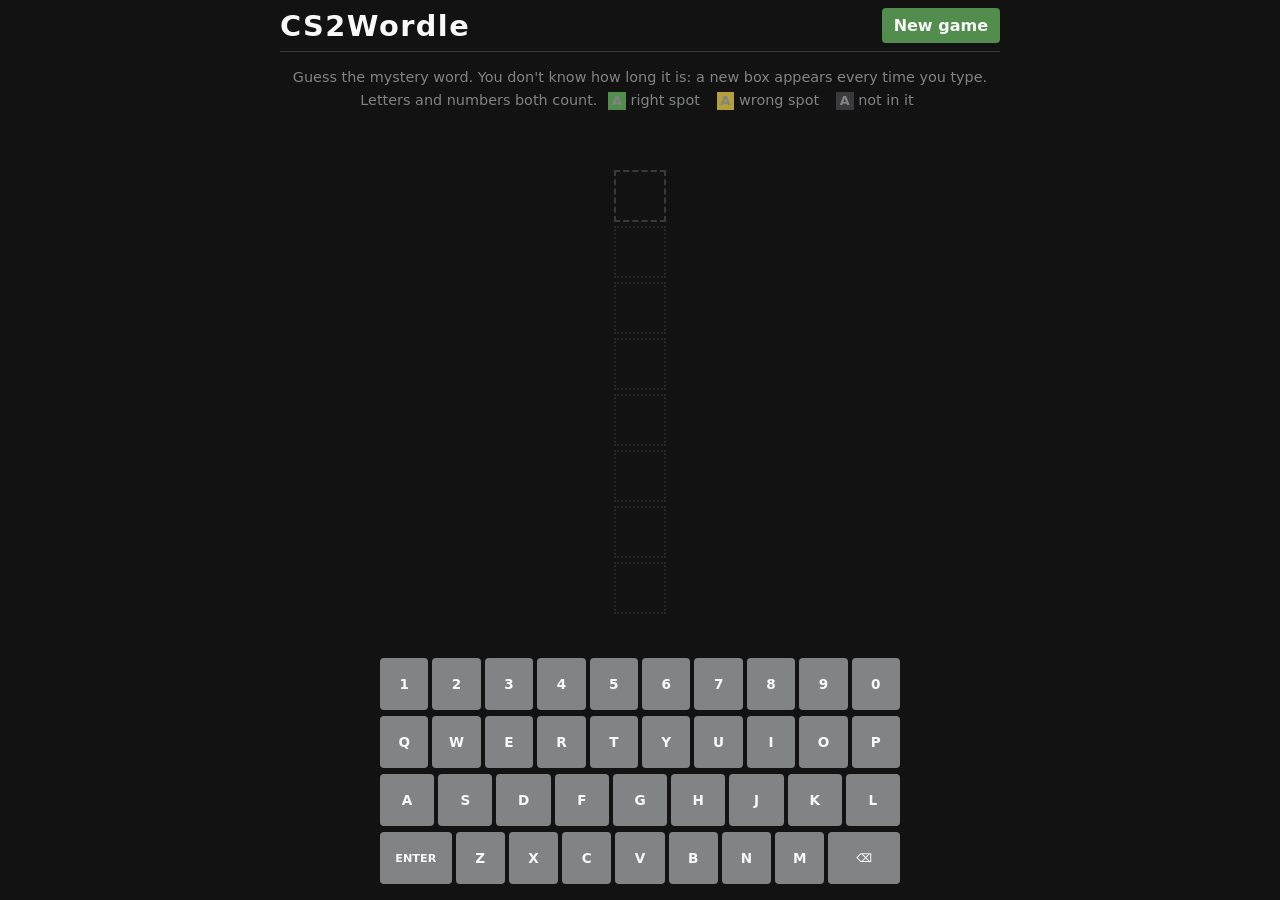
==== index.html @ 208c6dd0 "Add CS2Wordle: Wordle-style game with hidden answer length Boxes appear as you type so the board nev" ====
<!doctype html>
<html lang="en">
<head>
  <meta charset="utf-8">
  <meta name="viewport" content="width=device-width, initial-scale=1">
  <title>CS2Wordle</title>
  <link rel="stylesheet" href="style.css">
</head>
<body>
  <header>
    <h1>CS2Wordle</h1>
    <button id="new-game" type="button">New game</button>
  </header>

  <p class="help">
    Guess the mystery word. You don't know how long it is: a new box appears
    every time you type. Letters and numbers both count.
    <span class="legend"><span class="tile correct">A</span> right spot</span>
    <span class="legend"><span class="tile present">A</span> wrong spot</span>
    <span class="legend"><span class="tile absent">A</span> not in it</span>
  </p>

  <div id="toast" role="status" aria-live="polite"></div>

  <main id="board" aria-label="Guesses"></main>

  <div id="keyboard" aria-label="Keyboard"></div>

  <script src="game.js"></script>
</body>
</html>
---- style.css ----
:root {
  --bg: #121213;
  --fg: #f8f8f8;
  --muted: #818384;
  --border: #3a3a3c;
  --border-filled: #565758;
  --correct: #538d4e;
  --present: #b59f3b;
  --absent: #3a3a3c;
  --key: #818384;
  --gap: 4px;
  /* Overridden on #board by game.js to fit the widest row. */
  --tile: 52px;
}

* { box-sizing: border-box; }

body {
  margin: 0;
  padding: 0 16px 16px;
  background: var(--bg);
  color: var(--fg);
  font-family: system-ui, -apple-system, "Segoe UI", Roboto, sans-serif;
  display: flex;
  flex-direction: column;
  align-items: center;
  min-height: 100vh;
}

header {
  width: 100%;
  max-width: 720px;
  display: flex;
  align-items: center;
  justify-content: space-between;
  border-bottom: 1px solid var(--border);
  padding: 8px 0;
}

h1 { margin: 0; font-size: 1.8rem; letter-spacing: 0.05em; }

button {
  font: inherit;
  cursor: pointer;
}

#new-game {
  background: var(--correct);
  color: var(--fg);
  border: 0;
  border-radius: 4px;
  padding: 8px 12px;
  font-weight: 600;
}

.help {
  max-width: 720px;
  color: var(--muted);
  font-size: 0.9rem;
  text-align: center;
  line-height: 1.6;
}

.legend { white-space: nowrap; margin: 0 6px; }
.legend .tile {
  --tile: 1.4em;
  display: inline-flex;
  font-size: 0.8rem;
  vertical-align: middle;
}

#toast {
  min-height: 2.2em;
  font-weight: 600;
  text-align: center;
}
#toast:not(:empty) {
  background: var(--fg);
  color: var(--bg);
  border-radius: 4px;
  padding: 6px 12px;
}

#board {
  display: flex;
  flex-direction: column;
  gap: var(--gap);
  margin: 8px 0 16px;
  width: 100%;
  align-items: center;
}

.row {
  display: flex;
  gap: var(--gap);
  min-height: var(--tile);
}

.tile {
  width: var(--tile);
  height: var(--tile);
  border: 2px solid var(--border);
  display: flex;
  align-items: center;
  justify-content: center;
  font-weight: 700;
  font-size: calc(var(--tile) * 0.55);
  text-transform: uppercase;
  user-select: none;
}

.tile.filled { border-color: var(--border-filled); }
.tile.cursor { border-style: dashed; }
.tile.future { border-style: dotted; opacity: 0.5; }
.tile.pop { animation: pop 0.1s ease-out; }

.tile.correct, .tile.present, .tile.absent { border-color: transparent; }
.tile.correct { background: var(--correct); }
.tile.present { background: var(--present); }
.tile.absent  { background: var(--absent); }

.tile.reveal { animation: flip 0.4s ease both; }

.row.shake { animation: shake 0.4s; }

@keyframes pop {
  from { transform: scale(0.8); opacity: 0; }
  to   { transform: scale(1); opacity: 1; }
}
@keyframes flip {
  0%   { transform: rotateX(90deg); }
  100% { transform: rotateX(0); }
}
@keyframes shake {
  20%, 60% { transform: translateX(-6px); }
  40%, 80% { transform: translateX(6px); }
}

#keyboard {
  width: 100%;
  max-width: 520px;
  display: flex;
  flex-direction: column;
  gap: 6px;
  margin-top: auto;
}

.kb-row {
  display: flex;
  gap: 4px;
  justify-content: center;
}

.key {
  flex: 1;
  min-width: 0;
  height: 52px;
  border: 0;
  border-radius: 4px;
  background: var(--key);
  color: var(--fg);
  font-weight: 700;
  font-size: 0.85rem;
  text-transform: uppercase;
}
.key.wide { flex: 1.6; font-size: 0.7rem; }
.key.correct { background: var(--correct); }
.key.present { background: var(--present); }
.key.absent  { background: var(--absent); }

@media (prefers-reduced-motion: reduce) {
  .tile.pop, .tile.reveal, .row.shake { animation: none; }
}
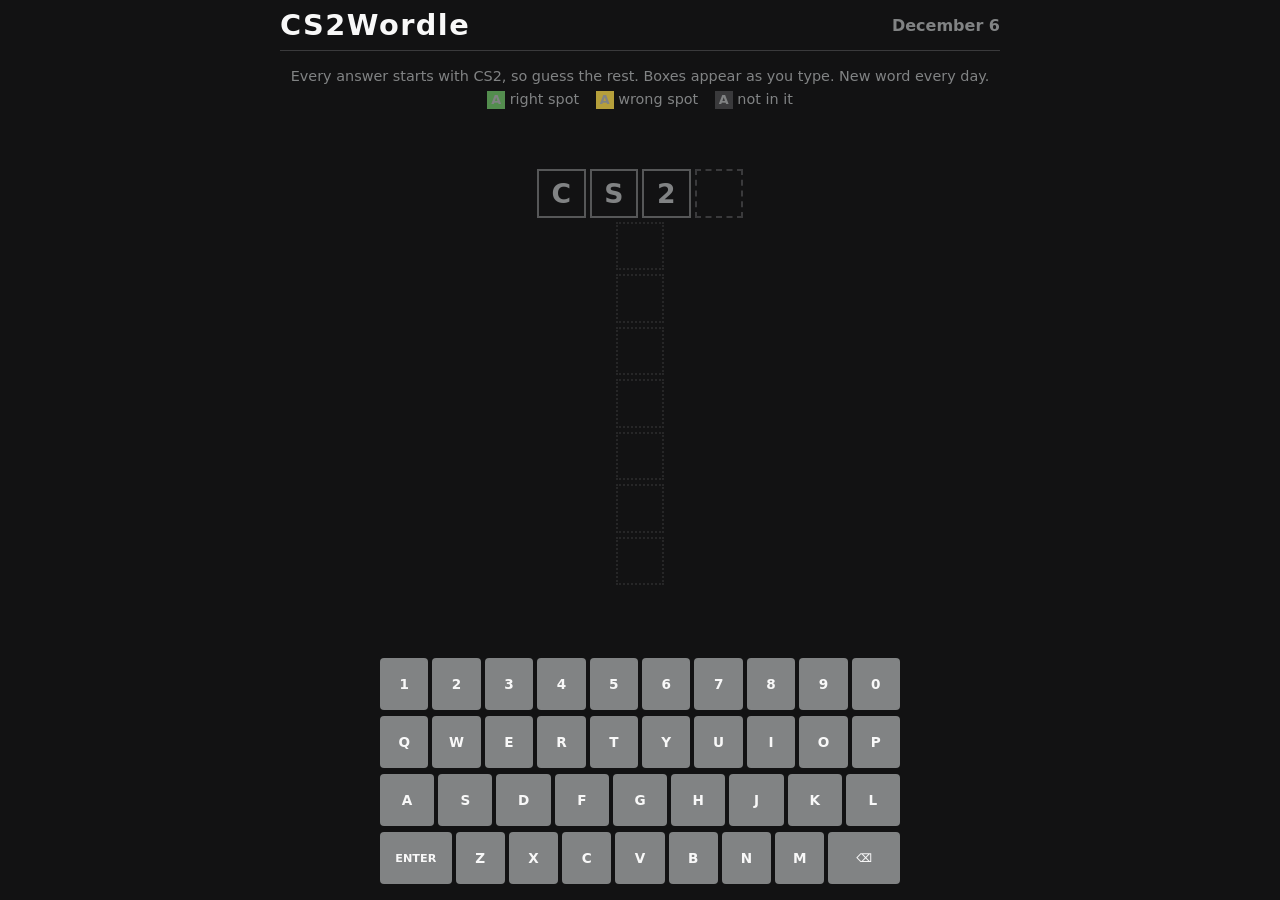
==== commit 999aa57f: "Rebrand as a daily CS2 game with 366 adjectives Every answer is now CS2 plus an adjective, with CS2 " ====
--- a/index.html
+++ b/index.html
@@ -4,17 +4,17 @@
   <meta charset="utf-8">
   <meta name="viewport" content="width=device-width, initial-scale=1">
   <title>CS2Wordle</title>
-  <link rel="stylesheet" href="style.css">
+  <link rel="stylesheet" href="style.css?v=3">
 </head>
 <body>
   <header>
     <h1>CS2Wordle</h1>
-    <button id="new-game" type="button">New game</button>
+    <span id="date"></span>
   </header>
 
   <p class="help">
-    Guess the mystery word. You don't know how long it is: a new box appears
-    every time you type. Letters and numbers both count.
+    Every answer starts with CS2, so guess the rest. Boxes appear as you
+    type. New word every day.
     <span class="legend"><span class="tile correct">A</span> right spot</span>
     <span class="legend"><span class="tile present">A</span> wrong spot</span>
     <span class="legend"><span class="tile absent">A</span> not in it</span>
@@ -26,6 +26,7 @@
 
   <div id="keyboard" aria-label="Keyboard"></div>
 
-  <script src="game.js"></script>
+  <script src="words.js?v=3"></script>
+  <script src="game.js?v=3"></script>
 </body>
 </html>
--- a/style.css
+++ b/style.css
@@ -11,6 +11,10 @@
   --gap: 4px;
   /* Overridden on #board by game.js to fit the widest row. */
   --tile: 52px;
+  /* Tallest box that still fits all 8 guess rows plus the header, help
+     text and keyboard (--chrome, measured) on one screen. */
+  --chrome: 480px;
+  --tile-h: max(20px, calc((100vh - var(--chrome)) / 8 - var(--gap)));
 }
 
 * { box-sizing: border-box; }
@@ -44,13 +48,10 @@
   cursor: pointer;
 }
 
-#new-game {
-  background: var(--correct);
-  color: var(--fg);
-  border: 0;
-  border-radius: 4px;
-  padding: 8px 12px;
-  font-weight: 600;
+#date { color: var(--muted); font-weight: 600; }
+
+@supports (height: 100dvh) {
+  :root { --tile-h: max(20px, calc((100dvh - var(--chrome)) / 8 - var(--gap))); }
 }
 
 .help {
@@ -110,6 +111,7 @@
 }
 
 .tile.filled { border-color: var(--border-filled); }
+.tile.prefix { color: var(--muted); }
 .tile.cursor { border-style: dashed; }
 .tile.future { border-style: dotted; opacity: 0.5; }
 .tile.pop { animation: pop 0.1s ease-out; }
@@ -168,6 +170,12 @@
 .key.present { background: var(--present); }
 .key.absent  { background: var(--absent); }
 
+/* Short phones: a shorter keyboard leaves more room for the board. */
+@media (max-height: 700px) {
+  :root { --chrome: 448px; }
+  .key { height: 44px; }
+}
+
 @media (prefers-reduced-motion: reduce) {
   .tile.pop, .tile.reveal, .row.shake { animation: none; }
 }
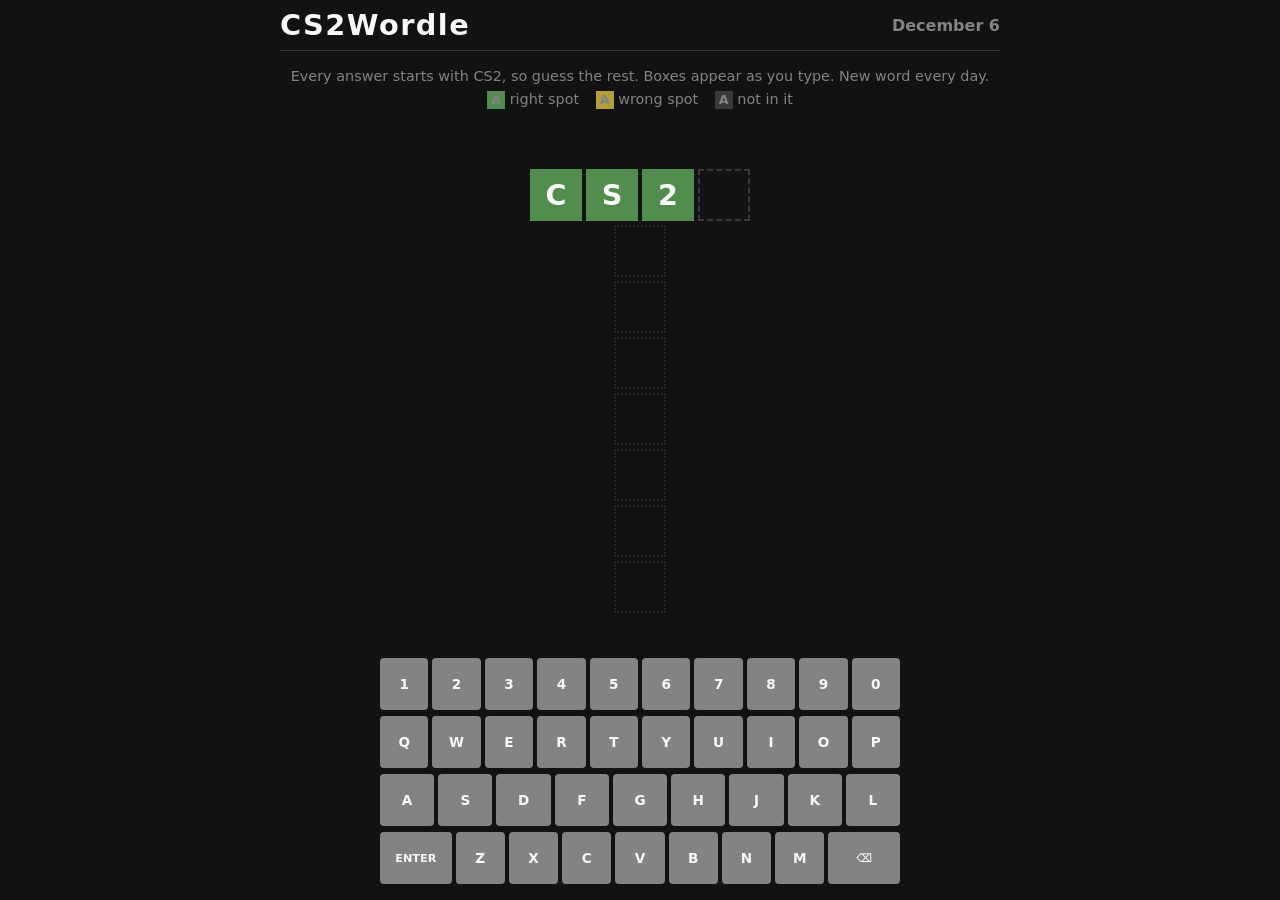
==== commit 90160750: "Bring back full-size boxes and make CS2 green Shrinking boxes to fit all 8 rows on screen made them " ====
--- a/index.html
+++ b/index.html
@@ -4,7 +4,7 @@
   <meta charset="utf-8">
   <meta name="viewport" content="width=device-width, initial-scale=1">
   <title>CS2Wordle</title>
-  <link rel="stylesheet" href="style.css?v=3">
+  <link rel="stylesheet" href="style.css?v=4">
 </head>
 <body>
   <header>
@@ -26,7 +26,7 @@
 
   <div id="keyboard" aria-label="Keyboard"></div>
 
-  <script src="words.js?v=3"></script>
-  <script src="game.js?v=3"></script>
+  <script src="words.js?v=4"></script>
+  <script src="game.js?v=4"></script>
 </body>
 </html>
--- a/style.css
+++ b/style.css
@@ -11,10 +11,6 @@
   --gap: 4px;
   /* Overridden on #board by game.js to fit the widest row. */
   --tile: 52px;
-  /* Tallest box that still fits all 8 guess rows plus the header, help
-     text and keyboard (--chrome, measured) on one screen. */
-  --chrome: 480px;
-  --tile-h: max(20px, calc((100vh - var(--chrome)) / 8 - var(--gap)));
 }
 
 * { box-sizing: border-box; }
@@ -28,8 +24,12 @@
   display: flex;
   flex-direction: column;
   align-items: center;
-  min-height: 100vh;
+  /* One screen tall: the board scrolls, the keyboard stays visible. */
+  height: 100vh;
+  height: 100dvh;
 }
+
+header, .help, #toast, #keyboard { flex-shrink: 0; }
 
 header {
   width: 100%;
@@ -49,10 +49,6 @@
 }
 
 #date { color: var(--muted); font-weight: 600; }
-
-@supports (height: 100dvh) {
-  :root { --tile-h: max(20px, calc((100dvh - var(--chrome)) / 8 - var(--gap))); }
-}
 
 .help {
   max-width: 720px;
@@ -89,12 +85,17 @@
   margin: 8px 0 16px;
   width: 100%;
   align-items: center;
+  flex: 1 1 auto;
+  min-height: 0;
+  overflow-x: hidden;
+  overflow-y: auto;
 }
 
 .row {
   display: flex;
   gap: var(--gap);
   min-height: var(--tile);
+  flex-shrink: 0;
 }
 
 .tile {
@@ -111,7 +112,6 @@
 }
 
 .tile.filled { border-color: var(--border-filled); }
-.tile.prefix { color: var(--muted); }
 .tile.cursor { border-style: dashed; }
 .tile.future { border-style: dotted; opacity: 0.5; }
 .tile.pop { animation: pop 0.1s ease-out; }
@@ -172,7 +172,6 @@
 
 /* Short phones: a shorter keyboard leaves more room for the board. */
 @media (max-height: 700px) {
-  :root { --chrome: 448px; }
   .key { height: 44px; }
 }
 
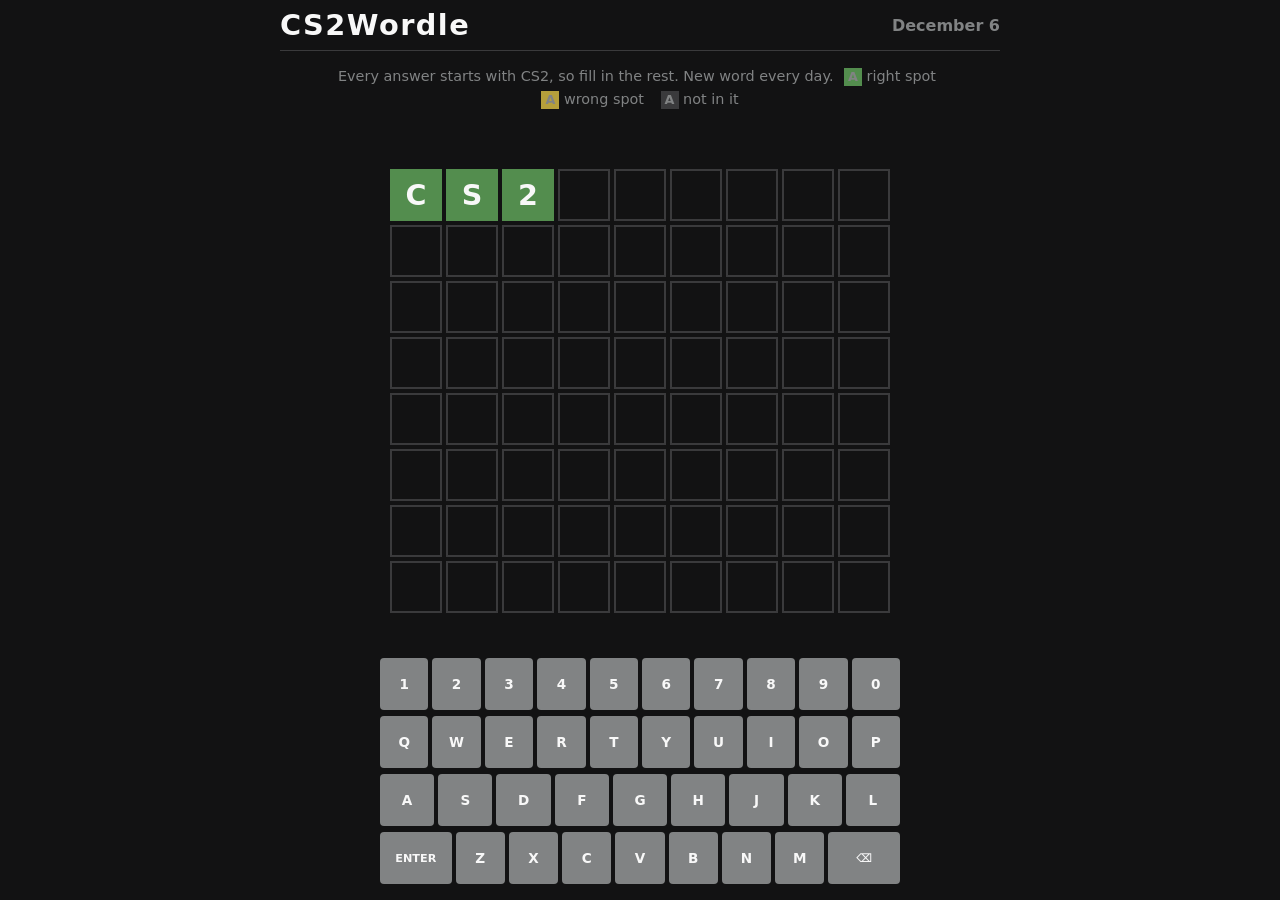
==== commit 8af6b356: "Show the answer's real length, like normal Wordle Each row now has exactly as many boxes as the day'" ====
--- a/index.html
+++ b/index.html
@@ -4,7 +4,7 @@
   <meta charset="utf-8">
   <meta name="viewport" content="width=device-width, initial-scale=1">
   <title>CS2Wordle</title>
-  <link rel="stylesheet" href="style.css?v=4">
+  <link rel="stylesheet" href="style.css?v=5">
 </head>
 <body>
   <header>
@@ -13,8 +13,7 @@
   </header>
 
   <p class="help">
-    Every answer starts with CS2, so guess the rest. Boxes appear as you
-    type. New word every day.
+    Every answer starts with CS2, so fill in the rest. New word every day.
     <span class="legend"><span class="tile correct">A</span> right spot</span>
     <span class="legend"><span class="tile present">A</span> wrong spot</span>
     <span class="legend"><span class="tile absent">A</span> not in it</span>
@@ -26,7 +25,7 @@
 
   <div id="keyboard" aria-label="Keyboard"></div>
 
-  <script src="words.js?v=4"></script>
-  <script src="game.js?v=4"></script>
+  <script src="words.js?v=5"></script>
+  <script src="game.js?v=5"></script>
 </body>
 </html>
--- a/style.css
+++ b/style.css
@@ -112,8 +112,6 @@
 }
 
 .tile.filled { border-color: var(--border-filled); }
-.tile.cursor { border-style: dashed; }
-.tile.future { border-style: dotted; opacity: 0.5; }
 .tile.pop { animation: pop 0.1s ease-out; }
 
 .tile.correct, .tile.present, .tile.absent { border-color: transparent; }
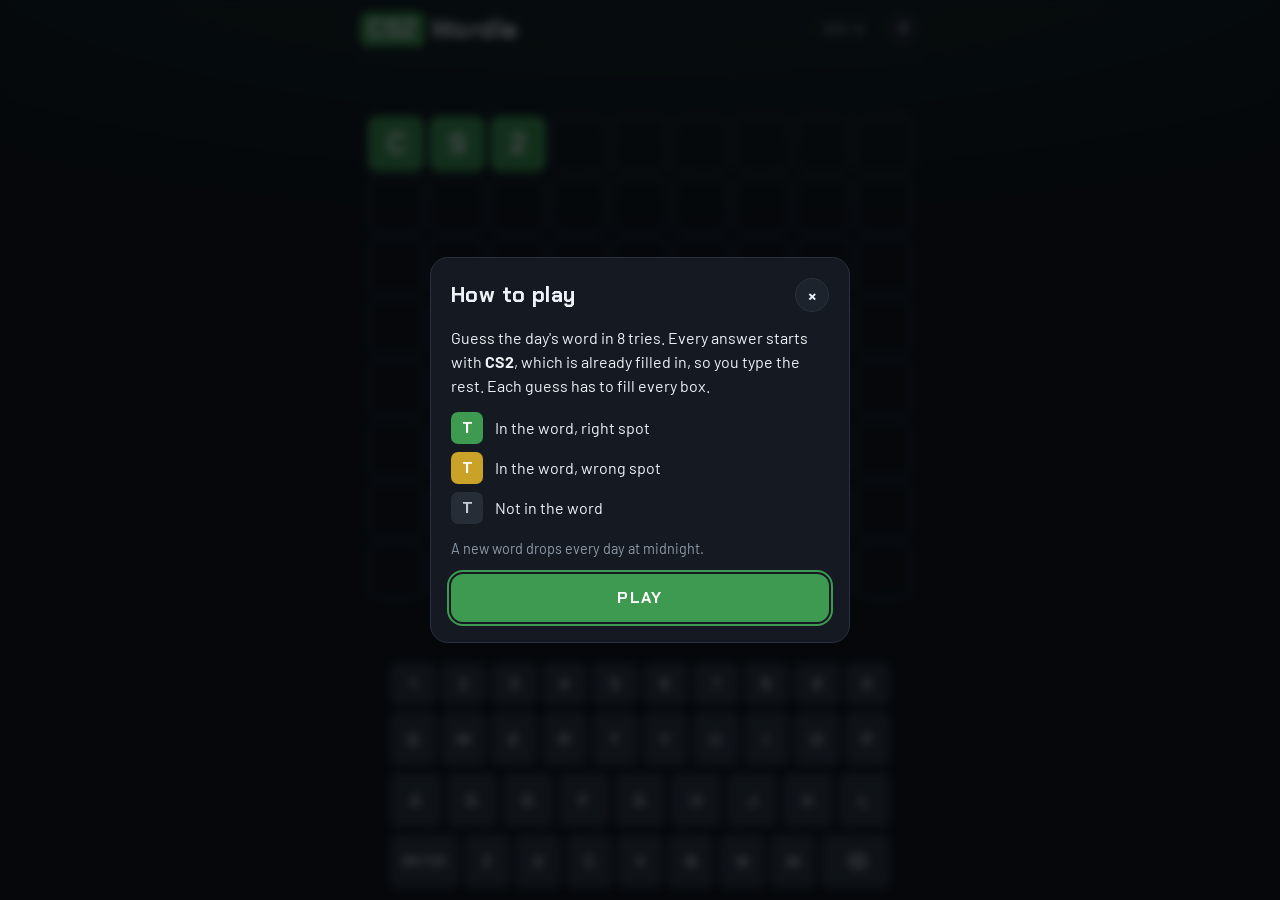
==== commit 872c327e: "Give the game a modern look New dark theme with CS2-style fonts (Chakra Petch and Barlow), rounded t" ====
--- a/index.html
+++ b/index.html
@@ -2,30 +2,53 @@
 <html lang="en">
 <head>
   <meta charset="utf-8">
-  <meta name="viewport" content="width=device-width, initial-scale=1">
+  <meta name="viewport" content="width=device-width, initial-scale=1, viewport-fit=cover">
+  <meta name="theme-color" content="#0b0e13">
   <title>CS2Wordle</title>
-  <link rel="stylesheet" href="style.css?v=5">
+  <link rel="preconnect" href="https://fonts.googleapis.com">
+  <link rel="preconnect" href="https://fonts.gstatic.com" crossorigin>
+  <link rel="stylesheet" href="https://fonts.googleapis.com/css2?family=Chakra+Petch:wght@600;700&family=Barlow:wght@400;500;600&display=swap">
+  <link rel="stylesheet" href="style.css?v=7">
 </head>
 <body>
-  <header>
-    <h1>CS2Wordle</h1>
-    <span id="date"></span>
+  <header class="top">
+    <h1 class="brand"><span class="brand-tag">CS2</span>Wordle</h1>
+    <div class="top-actions">
+      <span id="date" class="chip"></span>
+      <button id="help-btn" class="icon-btn" type="button" aria-label="How to play">?</button>
+    </div>
   </header>
 
-  <p class="help">
-    Every answer starts with CS2, so fill in the rest. New word every day.
-    <span class="legend"><span class="tile correct">A</span> right spot</span>
-    <span class="legend"><span class="tile present">A</span> wrong spot</span>
-    <span class="legend"><span class="tile absent">A</span> not in it</span>
-  </p>
+  <div id="toast" role="status" aria-live="polite"></div>
 
-  <div id="toast" role="status" aria-live="polite"></div>
+  <section id="result" class="result" hidden aria-live="polite">
+    <p id="result-title" class="result-title"></p>
+    <p id="result-msg" class="result-msg"></p>
+    <p class="result-next">Next word in <span id="countdown"></span></p>
+  </section>
 
   <main id="board" aria-label="Guesses"></main>
 
   <div id="keyboard" aria-label="Keyboard"></div>
 
-  <script src="words.js?v=5"></script>
-  <script src="game.js?v=5"></script>
+  <dialog id="help" aria-labelledby="help-title">
+    <div class="help-card">
+      <div class="help-head">
+        <h2 id="help-title">How to play</h2>
+        <button class="icon-btn" type="button" data-close aria-label="Close">&times;</button>
+      </div>
+      <p>Guess the day's word in 8 tries. Every answer starts with <strong>CS2</strong>, which is already filled in, so you type the rest. Each guess has to fill every box.</p>
+      <ul class="help-examples">
+        <li><span class="mini correct">T</span> In the word, right spot</li>
+        <li><span class="mini present">T</span> In the word, wrong spot</li>
+        <li><span class="mini absent">T</span> Not in the word</li>
+      </ul>
+      <p class="help-foot">A new word drops every day at midnight.</p>
+      <button class="primary-btn" type="button" data-close autofocus>Play</button>
+    </div>
+  </dialog>
+
+  <script src="words.js?v=7"></script>
+  <script src="game.js?v=7"></script>
 </body>
 </html>
--- a/style.css
+++ b/style.css
@@ -1,178 +1,390 @@
+/* Layout: one screen tall. Header on top, the board in the middle (it
+   scrolls when the rows don't fit), the keyboard pinned to the bottom.
+   Deliberately dark only, like CS2's own menus. */
 :root {
-  --bg: #121213;
-  --fg: #f8f8f8;
-  --muted: #818384;
-  --border: #3a3a3c;
-  --border-filled: #565758;
-  --correct: #538d4e;
-  --present: #b59f3b;
-  --absent: #3a3a3c;
-  --key: #818384;
-  --gap: 4px;
+  color-scheme: dark;
+  --bg: #0b0e13;
+  --glow: rgba(61, 154, 80, 0.16);
+  --surface: #151a22;
+  --surface-2: #1c232d;
+  --line: #29313c;
+  --line-strong: #4a5563;
+  --fg: #eef2f6;
+  --muted: #8e98a6;
+  --correct: #3d9a50;
+  --present: #c9a227;
+  --absent: #262d36;
+  --key: #2e3642;
+  --key-hover: #3a4451;
+
+  --display: "Chakra Petch", "Rajdhani", "Segoe UI", system-ui, sans-serif;
+  --body: "Barlow", system-ui, -apple-system, "Segoe UI", Roboto, sans-serif;
+
+  --gap: 5px;
   /* Overridden on #board by game.js to fit the widest row. */
-  --tile: 52px;
+  --tile: 56px;
 }
 
 * { box-sizing: border-box; }
+
+html { background: var(--bg); }
 
 body {
   margin: 0;
-  padding: 0 16px 16px;
-  background: var(--bg);
+  padding: env(safe-area-inset-top, 0px) 16px 0;
+  background:
+    radial-gradient(120% 50% at 50% -10%, var(--glow), transparent 70%),
+    var(--bg);
   color: var(--fg);
-  font-family: system-ui, -apple-system, "Segoe UI", Roboto, sans-serif;
+  font-family: var(--body);
   display: flex;
   flex-direction: column;
   align-items: center;
-  /* One screen tall: the board scrolls, the keyboard stays visible. */
   height: 100vh;
   height: 100dvh;
-}
-
-header, .help, #toast, #keyboard { flex-shrink: 0; }
-
-header {
+  overflow: hidden;
+  -webkit-tap-highlight-color: transparent;
+}
+
+button { font: inherit; color: inherit; cursor: pointer; }
+button:focus-visible { outline: 2px solid var(--correct); outline-offset: 2px; }
+
+/* ---------- Header ---------- */
+
+.top {
+  flex-shrink: 0;
   width: 100%;
-  max-width: 720px;
+  max-width: 560px;
   display: flex;
   align-items: center;
   justify-content: space-between;
-  border-bottom: 1px solid var(--border);
-  padding: 8px 0;
-}
-
-h1 { margin: 0; font-size: 1.8rem; letter-spacing: 0.05em; }
-
-button {
-  font: inherit;
-  cursor: pointer;
-}
-
-#date { color: var(--muted); font-weight: 600; }
-
-.help {
-  max-width: 720px;
+  gap: 12px;
+  padding: 12px 0 10px;
+  border-bottom: 1px solid var(--line);
+}
+
+.brand {
+  margin: 0;
+  display: flex;
+  align-items: center;
+  gap: 6px;
+  font-family: var(--display);
+  font-weight: 700;
+  font-size: 1.6rem;
+  letter-spacing: 0.02em;
+}
+
+.brand-tag {
+  background: var(--correct);
+  color: #fff;
+  border-radius: 8px;
+  padding: 0 8px;
+  line-height: 1.35;
+}
+
+.top-actions { display: flex; align-items: center; gap: 8px; }
+
+.chip {
+  font-family: var(--display);
+  font-weight: 600;
+  font-size: 0.85rem;
+  letter-spacing: 0.04em;
+  text-transform: uppercase;
   color: var(--muted);
-  font-size: 0.9rem;
-  text-align: center;
-  line-height: 1.6;
-}
-
-.legend { white-space: nowrap; margin: 0 6px; }
-.legend .tile {
-  --tile: 1.4em;
-  display: inline-flex;
-  font-size: 0.8rem;
-  vertical-align: middle;
-}
+  border: 1px solid var(--line);
+  border-radius: 999px;
+  padding: 4px 12px;
+}
+
+.icon-btn {
+  width: 34px;
+  height: 34px;
+  border-radius: 50%;
+  border: 1px solid var(--line);
+  background: var(--surface-2);
+  font-family: var(--display);
+  font-weight: 700;
+  font-size: 1.05rem;
+  line-height: 1;
+  display: grid;
+  place-items: center;
+  transition: background 0.15s;
+}
+
+/* ---------- Toast ---------- */
 
 #toast {
-  min-height: 2.2em;
-  font-weight: 600;
-  text-align: center;
-}
-#toast:not(:empty) {
+  position: fixed;
+  z-index: 10;
+  top: calc(env(safe-area-inset-top, 0px) + 72px);
+  left: 50%;
+  transform: translate(-50%, -8px);
+  opacity: 0;
+  pointer-events: none;
   background: var(--fg);
   color: var(--bg);
-  border-radius: 4px;
-  padding: 6px 12px;
-}
+  font-weight: 600;
+  border-radius: 999px;
+  padding: 8px 18px;
+  box-shadow: 0 8px 24px rgba(0, 0, 0, 0.45);
+  transition: opacity 0.2s, transform 0.2s;
+  white-space: nowrap;
+}
+#toast.show { opacity: 1; transform: translate(-50%, 0); }
+
+/* ---------- Result card ---------- */
+
+.result {
+  flex-shrink: 0;
+  width: 100%;
+  max-width: 420px;
+  margin-top: 12px;
+  padding: 12px 16px;
+  display: grid;
+  gap: 2px;
+  text-align: center;
+  background: var(--surface);
+  border: 1px solid var(--line);
+  border-top: 3px solid var(--correct);
+  border-radius: 14px;
+  animation: rise 0.35s ease-out both;
+}
+.result[hidden] { display: none; }
+.result.lost { border-top-color: var(--line-strong); }
+.result p { margin: 0; }
+
+.result-title {
+  font-family: var(--display);
+  font-weight: 700;
+  font-size: 1.4rem;
+  letter-spacing: 0.02em;
+  color: var(--correct);
+}
+.result.lost .result-title { color: var(--fg); }
+
+.result-msg { font-weight: 500; }
+
+.result-next { color: var(--muted); font-size: 0.9rem; }
+#countdown {
+  font-family: var(--display);
+  font-weight: 600;
+  color: var(--fg);
+  font-variant-numeric: tabular-nums;
+}
+
+/* ---------- Board ---------- */
 
 #board {
-  display: flex;
-  flex-direction: column;
-  gap: var(--gap);
-  margin: 8px 0 16px;
-  width: 100%;
-  align-items: center;
   flex: 1 1 auto;
   min-height: 0;
+  width: 100%;
   overflow-x: hidden;
   overflow-y: auto;
-}
+  display: flex;
+  flex-direction: column;
+  align-items: center;
+  gap: var(--gap);
+  padding: 14px 0;
+}
+/* Soft fade at the edges when the rows have to scroll. */
+#board {
+  -webkit-mask-image: linear-gradient(transparent, #000 12px, #000 calc(100% - 12px), transparent);
+  mask-image: linear-gradient(transparent, #000 12px, #000 calc(100% - 12px), transparent);
+}
+/* Centre the rows vertically when they fit, without breaking scrolling. */
+#board::before, #board::after { content: ""; flex: 1 0 0; }
 
 .row {
   display: flex;
   gap: var(--gap);
-  min-height: var(--tile);
   flex-shrink: 0;
 }
 
 .tile {
   width: var(--tile);
   height: var(--tile);
-  border: 2px solid var(--border);
-  display: flex;
-  align-items: center;
-  justify-content: center;
-  font-weight: 700;
-  font-size: calc(var(--tile) * 0.55);
+  display: grid;
+  place-items: center;
+  border-radius: calc(var(--tile) * 0.18);
+  border: 2px solid var(--line);
+  font-family: var(--display);
+  font-weight: 700;
+  font-size: calc(var(--tile) * 0.5);
+  line-height: 1;
   text-transform: uppercase;
   user-select: none;
 }
 
-.tile.filled { border-color: var(--border-filled); }
-.tile.pop { animation: pop 0.1s ease-out; }
-
-.tile.correct, .tile.present, .tile.absent { border-color: transparent; }
+.tile.filled { border-color: var(--line-strong); background: var(--surface-2); }
+
+.tile.correct, .tile.present, .tile.absent {
+  border-color: transparent;
+  color: #fff;
+  box-shadow: inset 0 -3px 0 rgba(0, 0, 0, 0.2);
+}
 .tile.correct { background: var(--correct); }
 .tile.present { background: var(--present); }
-.tile.absent  { background: var(--absent); }
-
-.tile.reveal { animation: flip 0.4s ease both; }
-
+.tile.absent  { background: var(--absent); color: #c6ccd4; }
+
+.tile.pop { animation: pop 0.12s ease-out; }
+.tile.reveal { animation: flip 0.45s ease both; }
+.tile.reveal.win {
+  animation-name: flip, hop;
+  animation-duration: 0.45s, 0.5s;
+  animation-timing-function: ease, ease;
+  animation-fill-mode: both, none;
+}
 .row.shake { animation: shake 0.4s; }
 
+/* ---------- Keyboard ---------- */
+
+#keyboard {
+  flex-shrink: 0;
+  width: 100%;
+  max-width: 500px;
+  display: flex;
+  flex-direction: column;
+  gap: 7px;
+  padding: 6px 0 calc(12px + env(safe-area-inset-bottom, 0px));
+}
+
+.kb-row { display: flex; gap: 5px; justify-content: center; }
+
+.key {
+  flex: 1;
+  min-width: 0;
+  height: 54px;
+  padding: 0;
+  border: 0;
+  border-radius: 8px;
+  background: var(--key);
+  font-family: var(--display);
+  font-weight: 600;
+  font-size: 1.05rem;
+  display: grid;
+  place-items: center;
+  transition: background 0.15s, transform 0.08s;
+  touch-action: manipulation;
+}
+.key:active { transform: scale(0.94); }
+.kb-row:first-child .key { height: 42px; font-size: 0.95rem; }
+.key.wide { flex: 1.5; font-size: 0.8rem; letter-spacing: 0.06em; text-transform: uppercase; }
+.key.correct { background: var(--correct); }
+.key.present { background: var(--present); }
+.key.absent  { background: var(--absent); color: #7d8794; }
+
+@media (hover: hover) {
+  .key:hover, .icon-btn:hover { background: var(--key-hover); }
+  .key.correct:hover { background: var(--correct); filter: brightness(1.1); }
+  .key.present:hover { background: var(--present); filter: brightness(1.1); }
+  .key.absent:hover  { background: var(--absent); }
+}
+
+/* Narrow phones: keep the ENTER label from clipping. */
+@media (max-width: 400px) {
+  .key.wide { font-size: 0.7rem; letter-spacing: 0.02em; }
+}
+
+/* Short phones: a shorter keyboard leaves more room for the board. */
+@media (max-height: 700px) {
+  .key { height: 46px; }
+  .kb-row:first-child .key { height: 36px; }
+  .top { padding: 8px 0 6px; }
+}
+
+/* ---------- How-to-play dialog ---------- */
+
+#help {
+  border: 0;
+  padding: 0;
+  background: transparent;
+  color: var(--fg);
+  width: min(420px, calc(100vw - 32px));
+  max-width: none;
+}
+#help::backdrop { background: rgba(4, 6, 9, 0.72); backdrop-filter: blur(4px); }
+#help[open] .help-card { animation: rise 0.25s ease-out both; }
+
+.help-card {
+  background: var(--surface);
+  border: 1px solid var(--line);
+  border-radius: 18px;
+  padding: 20px;
+  display: grid;
+  gap: 14px;
+  line-height: 1.5;
+}
+.help-card p { margin: 0; }
+
+.help-head { display: flex; align-items: center; justify-content: space-between; }
+.help-head h2 {
+  margin: 0;
+  font-family: var(--display);
+  font-weight: 700;
+  font-size: 1.35rem;
+  letter-spacing: 0.02em;
+}
+
+.help-examples { list-style: none; margin: 0; padding: 0; display: grid; gap: 8px; }
+.help-examples li { display: flex; align-items: center; gap: 12px; }
+
+.mini {
+  width: 32px;
+  height: 32px;
+  border-radius: 7px;
+  display: grid;
+  place-items: center;
+  font-family: var(--display);
+  font-weight: 700;
+  color: #fff;
+  flex-shrink: 0;
+}
+.mini.correct { background: var(--correct); }
+.mini.present { background: var(--present); }
+.mini.absent  { background: var(--absent); color: #c6ccd4; }
+
+.help-foot { color: var(--muted); font-size: 0.9rem; }
+
+.primary-btn {
+  border: 0;
+  border-radius: 12px;
+  padding: 12px;
+  background: var(--correct);
+  color: #fff;
+  font-family: var(--display);
+  font-weight: 700;
+  font-size: 1rem;
+  letter-spacing: 0.08em;
+  text-transform: uppercase;
+  transition: filter 0.15s;
+}
+.primary-btn:hover { filter: brightness(1.1); }
+
+/* ---------- Motion ---------- */
+
 @keyframes pop {
-  from { transform: scale(0.8); opacity: 0; }
-  to   { transform: scale(1); opacity: 1; }
+  from { transform: scale(0.85); }
+  60%  { transform: scale(1.08); }
+  to   { transform: scale(1); }
 }
 @keyframes flip {
   0%   { transform: rotateX(90deg); }
   100% { transform: rotateX(0); }
 }
+@keyframes hop {
+  0%, 100% { transform: translateY(0); }
+  40%      { transform: translateY(-28%); }
+  70%      { transform: translateY(4%); }
+}
 @keyframes shake {
   20%, 60% { transform: translateX(-6px); }
   40%, 80% { transform: translateX(6px); }
 }
-
-#keyboard {
-  width: 100%;
-  max-width: 520px;
-  display: flex;
-  flex-direction: column;
-  gap: 6px;
-  margin-top: auto;
-}
-
-.kb-row {
-  display: flex;
-  gap: 4px;
-  justify-content: center;
-}
-
-.key {
-  flex: 1;
-  min-width: 0;
-  height: 52px;
-  border: 0;
-  border-radius: 4px;
-  background: var(--key);
-  color: var(--fg);
-  font-weight: 700;
-  font-size: 0.85rem;
-  text-transform: uppercase;
-}
-.key.wide { flex: 1.6; font-size: 0.7rem; }
-.key.correct { background: var(--correct); }
-.key.present { background: var(--present); }
-.key.absent  { background: var(--absent); }
-
-/* Short phones: a shorter keyboard leaves more room for the board. */
-@media (max-height: 700px) {
-  .key { height: 44px; }
+@keyframes rise {
+  from { opacity: 0; transform: translateY(8px); }
+  to   { opacity: 1; transform: translateY(0); }
 }
 
 @media (prefers-reduced-motion: reduce) {
-  .tile.pop, .tile.reveal, .row.shake { animation: none; }
-}
+  *, *::before, *::after { animation: none !important; transition: none !important; }
+}
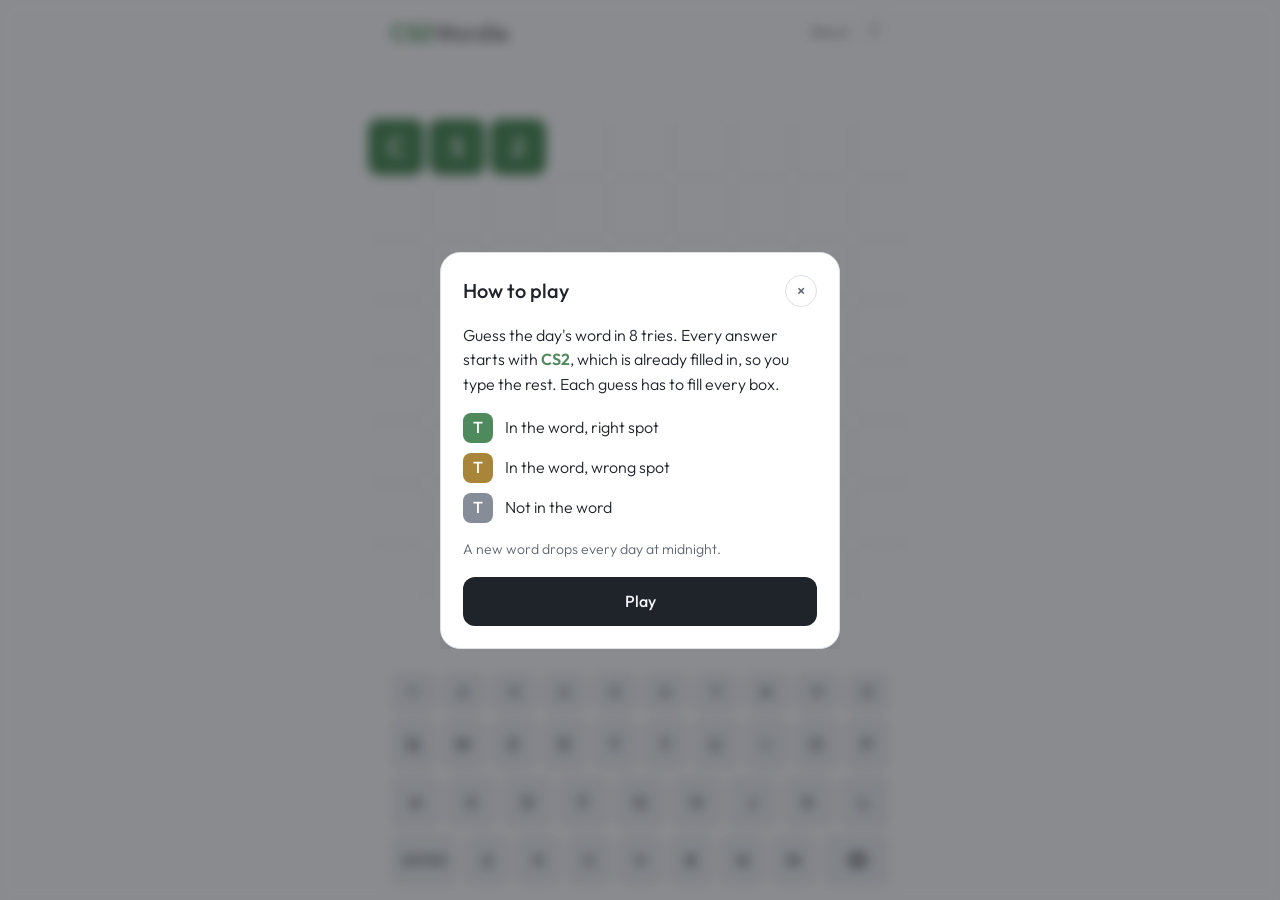
==== commit e31229b2: "Make the look calmer and more minimal Softer sage and gold colours, a single rounded typeface (Outfi" ====
--- a/index.html
+++ b/index.html
@@ -3,12 +3,13 @@
 <head>
   <meta charset="utf-8">
   <meta name="viewport" content="width=device-width, initial-scale=1, viewport-fit=cover">
-  <meta name="theme-color" content="#0b0e13">
+  <meta name="theme-color" content="#f4f5f7" media="(prefers-color-scheme: light)">
+  <meta name="theme-color" content="#15171c" media="(prefers-color-scheme: dark)">
   <title>CS2Wordle</title>
   <link rel="preconnect" href="https://fonts.googleapis.com">
   <link rel="preconnect" href="https://fonts.gstatic.com" crossorigin>
-  <link rel="stylesheet" href="https://fonts.googleapis.com/css2?family=Chakra+Petch:wght@600;700&family=Barlow:wght@400;500;600&display=swap">
-  <link rel="stylesheet" href="style.css?v=7">
+  <link rel="stylesheet" href="https://fonts.googleapis.com/css2?family=Outfit:wght@300;400;500;600&display=swap">
+  <link rel="stylesheet" href="style.css?v=8">
 </head>
 <body>
   <header class="top">
@@ -32,7 +33,7 @@
   <div id="keyboard" aria-label="Keyboard"></div>
 
   <dialog id="help" aria-labelledby="help-title">
-    <div class="help-card">
+    <div class="help-card" tabindex="-1" autofocus>
       <div class="help-head">
         <h2 id="help-title">How to play</h2>
         <button class="icon-btn" type="button" data-close aria-label="Close">&times;</button>
@@ -44,11 +45,11 @@
         <li><span class="mini absent">T</span> Not in the word</li>
       </ul>
       <p class="help-foot">A new word drops every day at midnight.</p>
-      <button class="primary-btn" type="button" data-close autofocus>Play</button>
+      <button class="primary-btn" type="button" data-close>Play</button>
     </div>
   </dialog>
 
-  <script src="words.js?v=7"></script>
-  <script src="game.js?v=7"></script>
+  <script src="words.js?v=8"></script>
+  <script src="game.js?v=8"></script>
 </body>
 </html>
--- a/style.css
+++ b/style.css
@@ -1,28 +1,60 @@
-/* Layout: one screen tall. Header on top, the board in the middle (it
+/* Layout: one screen tall. A quiet header, the board in the middle (it
    scrolls when the rows don't fit), the keyboard pinned to the bottom.
-   Deliberately dark only, like CS2's own menus. */
+   Calm and minimal: soft neutrals, one typeface, thin lines, little chrome.
+   Follows the device's light or dark setting. */
 :root {
-  color-scheme: dark;
-  --bg: #0b0e13;
-  --glow: rgba(61, 154, 80, 0.16);
-  --surface: #151a22;
-  --surface-2: #1c232d;
-  --line: #29313c;
-  --line-strong: #4a5563;
-  --fg: #eef2f6;
-  --muted: #8e98a6;
-  --correct: #3d9a50;
-  --present: #c9a227;
-  --absent: #262d36;
-  --key: #2e3642;
-  --key-hover: #3a4451;
-
-  --display: "Chakra Petch", "Rajdhani", "Segoe UI", system-ui, sans-serif;
-  --body: "Barlow", system-ui, -apple-system, "Segoe UI", Roboto, sans-serif;
+  color-scheme: light;
+  --bg: #f4f5f7;
+  --surface: #ffffff;
+  --surface-2: #eceef1;
+  --line: #dde0e5;
+  --line-strong: #b4b9c2;
+  --fg: #1f232a;
+  --muted: #5f6672;
+  --correct: #4e8a5c;
+  --accent-text: #4e8a5c;
+  --present: #a9853a;
+  --absent: #868d98;
+  --absent-fg: #ffffff;
+  --key: #e4e7eb;
+  --key-hover: #d9dde2;
+  --key-absent: #cfd3d9;
+  --key-absent-fg: #6b7280;
+  --on-color: #ffffff;
+  --toast-bg: #1f232a;
+  --toast-fg: #f4f5f7;
+  --shadow: 0 10px 30px rgba(20, 24, 31, 0.08);
+
+  --font: "Outfit", system-ui, -apple-system, "Segoe UI", Roboto, sans-serif;
 
   --gap: 5px;
-  /* Overridden on #board by game.js to fit the widest row. */
+  /* Overridden on #board by game.js to fit the screen. */
   --tile: 56px;
+}
+
+@media (prefers-color-scheme: dark) {
+  :root {
+    color-scheme: dark;
+    --bg: #15171c;
+    --surface: #1c1f25;
+    --surface-2: #23262d;
+    --line: #2c3038;
+    --line-strong: #484e59;
+    --fg: #e7e9ed;
+    --muted: #8a909b;
+    --correct: #4f8a5e;
+    --accent-text: #6aa77a;
+    --present: #a07f37;
+    --absent: #2d3139;
+    --absent-fg: #8f96a1;
+    --key: #272b32;
+    --key-hover: #30353d;
+    --key-absent: #1e2127;
+    --key-absent-fg: #7a808b;
+    --toast-bg: #e7e9ed;
+    --toast-fg: #15171c;
+    --shadow: 0 10px 30px rgba(0, 0, 0, 0.35);
+  }
 }
 
 * { box-sizing: border-box; }
@@ -32,11 +64,9 @@
 body {
   margin: 0;
   padding: env(safe-area-inset-top, 0px) 16px 0;
-  background:
-    radial-gradient(120% 50% at 50% -10%, var(--glow), transparent 70%),
-    var(--bg);
+  background: var(--bg);
   color: var(--fg);
-  font-family: var(--body);
+  font-family: var(--font);
   display: flex;
   flex-direction: column;
   align-items: center;
@@ -54,61 +84,43 @@
 .top {
   flex-shrink: 0;
   width: 100%;
-  max-width: 560px;
+  max-width: 500px;
   display: flex;
   align-items: center;
   justify-content: space-between;
   gap: 12px;
-  padding: 12px 0 10px;
-  border-bottom: 1px solid var(--line);
+  padding: 16px 0 6px;
 }
 
 .brand {
   margin: 0;
-  display: flex;
-  align-items: center;
-  gap: 6px;
-  font-family: var(--display);
-  font-weight: 700;
-  font-size: 1.6rem;
-  letter-spacing: 0.02em;
-}
-
-.brand-tag {
-  background: var(--correct);
-  color: #fff;
-  border-radius: 8px;
-  padding: 0 8px;
-  line-height: 1.35;
-}
-
-.top-actions { display: flex; align-items: center; gap: 8px; }
+  font-weight: 300;
+  font-size: 1.45rem;
+  letter-spacing: 0.01em;
+}
+.brand-tag { font-weight: 600; color: var(--accent-text); }
+
+.top-actions { display: flex; align-items: center; gap: 10px; }
 
 .chip {
-  font-family: var(--display);
-  font-weight: 600;
-  font-size: 0.85rem;
-  letter-spacing: 0.04em;
-  text-transform: uppercase;
+  font-size: 0.9rem;
   color: var(--muted);
-  border: 1px solid var(--line);
-  border-radius: 999px;
-  padding: 4px 12px;
 }
 
 .icon-btn {
-  width: 34px;
-  height: 34px;
+  width: 32px;
+  height: 32px;
+  padding: 0;
   border-radius: 50%;
   border: 1px solid var(--line);
-  background: var(--surface-2);
-  font-family: var(--display);
-  font-weight: 700;
-  font-size: 1.05rem;
+  background: transparent;
+  color: var(--muted);
+  font-weight: 500;
+  font-size: 0.95rem;
   line-height: 1;
   display: grid;
   place-items: center;
-  transition: background 0.15s;
+  transition: background 0.2s, color 0.2s;
 }
 
 /* ---------- Toast ---------- */
@@ -116,18 +128,19 @@
 #toast {
   position: fixed;
   z-index: 10;
-  top: calc(env(safe-area-inset-top, 0px) + 72px);
+  top: calc(env(safe-area-inset-top, 0px) + 64px);
   left: 50%;
-  transform: translate(-50%, -8px);
+  transform: translate(-50%, -6px);
   opacity: 0;
   pointer-events: none;
-  background: var(--fg);
-  color: var(--bg);
-  font-weight: 600;
+  background: var(--toast-bg);
+  color: var(--toast-fg);
+  font-weight: 500;
+  font-size: 0.9rem;
   border-radius: 999px;
-  padding: 8px 18px;
-  box-shadow: 0 8px 24px rgba(0, 0, 0, 0.45);
-  transition: opacity 0.2s, transform 0.2s;
+  padding: 8px 16px;
+  box-shadow: var(--shadow);
+  transition: opacity 0.25s, transform 0.25s;
   white-space: nowrap;
 }
 #toast.show { opacity: 1; transform: translate(-50%, 0); }
@@ -137,40 +150,26 @@
 .result {
   flex-shrink: 0;
   width: 100%;
-  max-width: 420px;
-  margin-top: 12px;
-  padding: 12px 16px;
-  display: grid;
-  gap: 2px;
+  max-width: 360px;
+  margin-top: 10px;
+  padding: 14px 16px;
+  display: grid;
+  gap: 3px;
   text-align: center;
   background: var(--surface);
   border: 1px solid var(--line);
-  border-top: 3px solid var(--correct);
-  border-radius: 14px;
-  animation: rise 0.35s ease-out both;
+  border-radius: 16px;
+  box-shadow: var(--shadow);
+  animation: rise 0.4s ease-out both;
 }
 .result[hidden] { display: none; }
-.result.lost { border-top-color: var(--line-strong); }
 .result p { margin: 0; }
 
-.result-title {
-  font-family: var(--display);
-  font-weight: 700;
-  font-size: 1.4rem;
-  letter-spacing: 0.02em;
-  color: var(--correct);
-}
+.result-title { font-weight: 500; font-size: 1.15rem; color: var(--accent-text); }
 .result.lost .result-title { color: var(--fg); }
-
-.result-msg { font-weight: 500; }
-
-.result-next { color: var(--muted); font-size: 0.9rem; }
-#countdown {
-  font-family: var(--display);
-  font-weight: 600;
-  color: var(--fg);
-  font-variant-numeric: tabular-nums;
-}
+.result-msg { color: var(--fg); font-weight: 300; }
+.result-next { color: var(--muted); font-size: 0.85rem; margin-top: 4px !important; }
+#countdown { font-weight: 500; color: var(--fg); font-variant-numeric: tabular-nums; }
 
 /* ---------- Board ---------- */
 
@@ -185,9 +184,7 @@
   align-items: center;
   gap: var(--gap);
   padding: 14px 0;
-}
-/* Soft fade at the edges when the rows have to scroll. */
-#board {
+  /* Soft fade at the edges when the rows have to scroll. */
   -webkit-mask-image: linear-gradient(transparent, #000 12px, #000 calc(100% - 12px), transparent);
   mask-image: linear-gradient(transparent, #000 12px, #000 calc(100% - 12px), transparent);
 }
@@ -205,33 +202,28 @@
   height: var(--tile);
   display: grid;
   place-items: center;
-  border-radius: calc(var(--tile) * 0.18);
-  border: 2px solid var(--line);
-  font-family: var(--display);
-  font-weight: 700;
-  font-size: calc(var(--tile) * 0.5);
+  border-radius: calc(var(--tile) * 0.2);
+  border: 1.5px solid var(--line);
+  font-weight: 500;
+  font-size: calc(var(--tile) * 0.46);
   line-height: 1;
   text-transform: uppercase;
   user-select: none;
 }
 
-.tile.filled { border-color: var(--line-strong); background: var(--surface-2); }
-
-.tile.correct, .tile.present, .tile.absent {
-  border-color: transparent;
-  color: #fff;
-  box-shadow: inset 0 -3px 0 rgba(0, 0, 0, 0.2);
-}
+.tile.filled { border-color: var(--line-strong); }
+
+.tile.correct, .tile.present, .tile.absent { border-color: transparent; color: var(--on-color); }
 .tile.correct { background: var(--correct); }
 .tile.present { background: var(--present); }
-.tile.absent  { background: var(--absent); color: #c6ccd4; }
-
-.tile.pop { animation: pop 0.12s ease-out; }
-.tile.reveal { animation: flip 0.45s ease both; }
+.tile.absent  { background: var(--absent); color: var(--absent-fg); }
+
+.tile.pop { animation: pop 0.15s ease-out; }
+.tile.reveal { animation: flip 0.5s ease both; }
 .tile.reveal.win {
   animation-name: flip, hop;
-  animation-duration: 0.45s, 0.5s;
-  animation-timing-function: ease, ease;
+  animation-duration: 0.5s, 0.6s;
+  animation-timing-function: ease, ease-in-out;
   animation-fill-mode: both, none;
 }
 .row.shake { animation: shake 0.4s; }
@@ -244,8 +236,8 @@
   max-width: 500px;
   display: flex;
   flex-direction: column;
-  gap: 7px;
-  padding: 6px 0 calc(12px + env(safe-area-inset-bottom, 0px));
+  gap: 6px;
+  padding: 6px 0 calc(14px + env(safe-area-inset-bottom, 0px));
 }
 
 .kb-row { display: flex; gap: 5px; justify-content: center; }
@@ -253,43 +245,44 @@
 .key {
   flex: 1;
   min-width: 0;
-  height: 54px;
+  height: 52px;
   padding: 0;
   border: 0;
-  border-radius: 8px;
+  border-radius: 10px;
   background: var(--key);
-  font-family: var(--display);
-  font-weight: 600;
-  font-size: 1.05rem;
+  color: var(--fg);
+  font-weight: 400;
+  font-size: 1rem;
   display: grid;
   place-items: center;
-  transition: background 0.15s, transform 0.08s;
+  transition: background 0.2s, color 0.2s, transform 0.1s;
   touch-action: manipulation;
 }
-.key:active { transform: scale(0.94); }
-.kb-row:first-child .key { height: 42px; font-size: 0.95rem; }
-.key.wide { flex: 1.5; font-size: 0.8rem; letter-spacing: 0.06em; text-transform: uppercase; }
-.key.correct { background: var(--correct); }
-.key.present { background: var(--present); }
-.key.absent  { background: var(--absent); color: #7d8794; }
+.key:active { transform: scale(0.96); }
+.kb-row:first-child .key { height: 40px; font-size: 0.9rem; }
+.key.wide { flex: 1.5; font-size: 0.8rem; letter-spacing: 0.04em; text-transform: uppercase; }
+.key.correct { background: var(--correct); color: var(--on-color); }
+.key.present { background: var(--present); color: var(--on-color); }
+.key.absent  { background: var(--key-absent); color: var(--key-absent-fg); }
 
 @media (hover: hover) {
-  .key:hover, .icon-btn:hover { background: var(--key-hover); }
-  .key.correct:hover { background: var(--correct); filter: brightness(1.1); }
-  .key.present:hover { background: var(--present); filter: brightness(1.1); }
-  .key.absent:hover  { background: var(--absent); }
+  .key:hover { background: var(--key-hover); }
+  .icon-btn:hover { background: var(--surface-2); color: var(--fg); }
+  .key.correct:hover { background: var(--correct); }
+  .key.present:hover { background: var(--present); }
+  .key.absent:hover  { background: var(--key-absent); }
 }
 
 /* Narrow phones: keep the ENTER label from clipping. */
 @media (max-width: 400px) {
-  .key.wide { font-size: 0.7rem; letter-spacing: 0.02em; }
+  .key.wide { font-size: 0.72rem; letter-spacing: 0.02em; }
 }
 
 /* Short phones: a shorter keyboard leaves more room for the board. */
 @media (max-height: 700px) {
   .key { height: 46px; }
   .kb-row:first-child .key { height: 36px; }
-  .top { padding: 8px 0 6px; }
+  .top { padding: 10px 0 4px; }
 }
 
 /* ---------- How-to-play dialog ---------- */
@@ -299,72 +292,66 @@
   padding: 0;
   background: transparent;
   color: var(--fg);
-  width: min(420px, calc(100vw - 32px));
+  width: min(400px, calc(100vw - 32px));
   max-width: none;
 }
-#help::backdrop { background: rgba(4, 6, 9, 0.72); backdrop-filter: blur(4px); }
-#help[open] .help-card { animation: rise 0.25s ease-out both; }
+#help::backdrop { background: rgba(10, 12, 16, 0.45); backdrop-filter: blur(6px); }
+#help[open] .help-card { animation: rise 0.3s ease-out both; }
 
 .help-card {
   background: var(--surface);
   border: 1px solid var(--line);
-  border-radius: 18px;
-  padding: 20px;
-  display: grid;
-  gap: 14px;
-  line-height: 1.5;
-}
+  border-radius: 20px;
+  padding: 22px;
+  display: grid;
+  gap: 16px;
+  line-height: 1.55;
+  font-weight: 300;
+  box-shadow: var(--shadow);
+}
+.help-card:focus { outline: none; }
 .help-card p { margin: 0; }
+.help-card strong { font-weight: 600; color: var(--accent-text); }
 
 .help-head { display: flex; align-items: center; justify-content: space-between; }
-.help-head h2 {
-  margin: 0;
-  font-family: var(--display);
-  font-weight: 700;
-  font-size: 1.35rem;
-  letter-spacing: 0.02em;
-}
-
-.help-examples { list-style: none; margin: 0; padding: 0; display: grid; gap: 8px; }
+.help-head h2 { margin: 0; font-weight: 500; font-size: 1.25rem; }
+
+.help-examples { list-style: none; margin: 0; padding: 0; display: grid; gap: 10px; }
 .help-examples li { display: flex; align-items: center; gap: 12px; }
 
 .mini {
-  width: 32px;
-  height: 32px;
-  border-radius: 7px;
+  width: 30px;
+  height: 30px;
+  border-radius: 8px;
   display: grid;
   place-items: center;
-  font-family: var(--display);
-  font-weight: 700;
-  color: #fff;
+  font-weight: 500;
+  color: var(--on-color);
   flex-shrink: 0;
 }
 .mini.correct { background: var(--correct); }
 .mini.present { background: var(--present); }
-.mini.absent  { background: var(--absent); color: #c6ccd4; }
-
-.help-foot { color: var(--muted); font-size: 0.9rem; }
+.mini.absent  { background: var(--absent); color: var(--absent-fg); }
+
+.help-foot { color: var(--muted); font-size: 0.88rem; }
 
 .primary-btn {
   border: 0;
   border-radius: 12px;
   padding: 12px;
-  background: var(--correct);
-  color: #fff;
-  font-family: var(--display);
-  font-weight: 700;
+  background: var(--fg);
+  color: var(--bg);
+  font-weight: 500;
   font-size: 1rem;
-  letter-spacing: 0.08em;
-  text-transform: uppercase;
-  transition: filter 0.15s;
-}
-.primary-btn:hover { filter: brightness(1.1); }
+  transition: opacity 0.2s;
+}
+.primary-btn:hover { opacity: 0.88; }
 
 /* ---------- Motion ---------- */
 
 @keyframes pop {
-  from { transform: scale(0.85); }
-  60%  { transform: scale(1.08); }
+  from { transform: scale(0.9); }
+  60%  { transform: scale(1.04); }
   to   { transform: scale(1); }
 }
 @keyframes flip {
@@ -373,15 +360,14 @@
 }
 @keyframes hop {
   0%, 100% { transform: translateY(0); }
-  40%      { transform: translateY(-28%); }
-  70%      { transform: translateY(4%); }
+  45%      { transform: translateY(-14%); }
 }
 @keyframes shake {
-  20%, 60% { transform: translateX(-6px); }
-  40%, 80% { transform: translateX(6px); }
+  20%, 60% { transform: translateX(-5px); }
+  40%, 80% { transform: translateX(5px); }
 }
 @keyframes rise {
-  from { opacity: 0; transform: translateY(8px); }
+  from { opacity: 0; transform: translateY(6px); }
   to   { opacity: 1; transform: translateY(0); }
 }
 
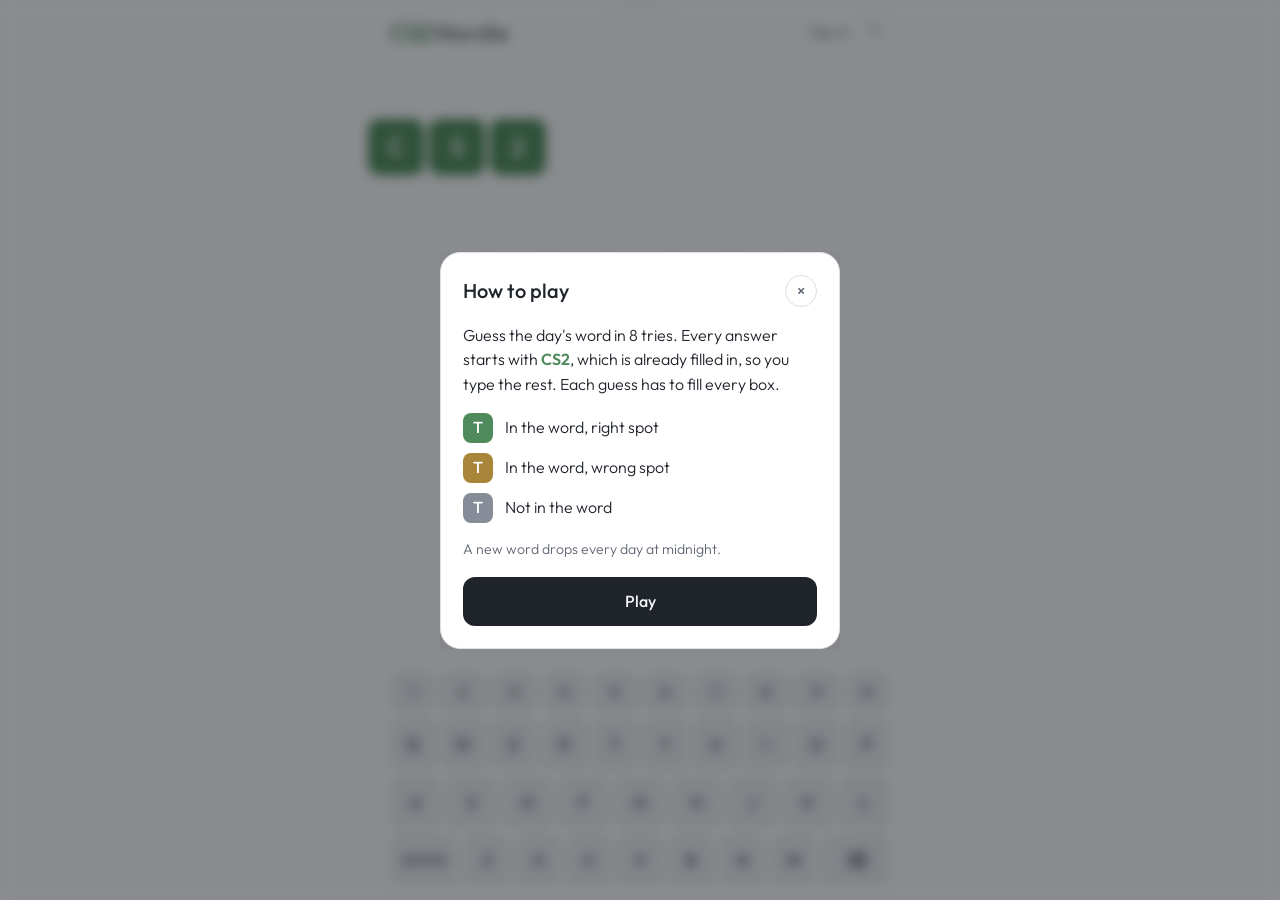
==== commit 11512926: "Add Will2Tuff code that shows the answer for 5 seconds Typing Will2Tuff slides a banner down from th" ====
--- a/index.html
+++ b/index.html
@@ -9,7 +9,7 @@
   <link rel="preconnect" href="https://fonts.googleapis.com">
   <link rel="preconnect" href="https://fonts.gstatic.com" crossorigin>
   <link rel="stylesheet" href="https://fonts.googleapis.com/css2?family=Outfit:wght@300;400;500;600&display=swap">
-  <link rel="stylesheet" href="style.css?v=8">
+  <link rel="stylesheet" href="style.css?v=9">
 </head>
 <body>
   <header class="top">
@@ -21,6 +21,7 @@
   </header>
 
   <div id="toast" role="status" aria-live="polite"></div>
+  <div id="peek" role="status" aria-live="polite"></div>
 
   <section id="result" class="result" hidden aria-live="polite">
     <p id="result-title" class="result-title"></p>
@@ -49,7 +50,7 @@
     </div>
   </dialog>
 
-  <script src="words.js?v=8"></script>
-  <script src="game.js?v=8"></script>
+  <script src="words.js?v=9"></script>
+  <script src="game.js?v=9"></script>
 </body>
 </html>
--- a/style.css
+++ b/style.css
@@ -145,6 +145,31 @@
 }
 #toast.show { opacity: 1; transform: translate(-50%, 0); }
 
+/* ---------- Answer banner (secret code) ---------- */
+
+#peek {
+  position: fixed;
+  z-index: 20;
+  top: calc(env(safe-area-inset-top, 0px) + 12px);
+  left: 50%;
+  transform: translate(-50%, calc(-100% - 24px));
+  display: flex;
+  align-items: baseline;
+  gap: 10px;
+  max-width: calc(100vw - 32px);
+  padding: 12px 20px;
+  background: var(--surface);
+  border: 1px solid var(--line);
+  border-radius: 16px;
+  box-shadow: var(--shadow);
+  white-space: nowrap;
+  pointer-events: none;
+  transition: transform 0.4s ease;
+}
+#peek.show { transform: translate(-50%, 0); }
+.peek-label { color: var(--muted); font-size: 0.85rem; }
+#peek strong { font-weight: 600; font-size: 1.2rem; color: var(--accent-text); letter-spacing: 0.02em; }
+
 /* ---------- Result card ---------- */
 
 .result {
